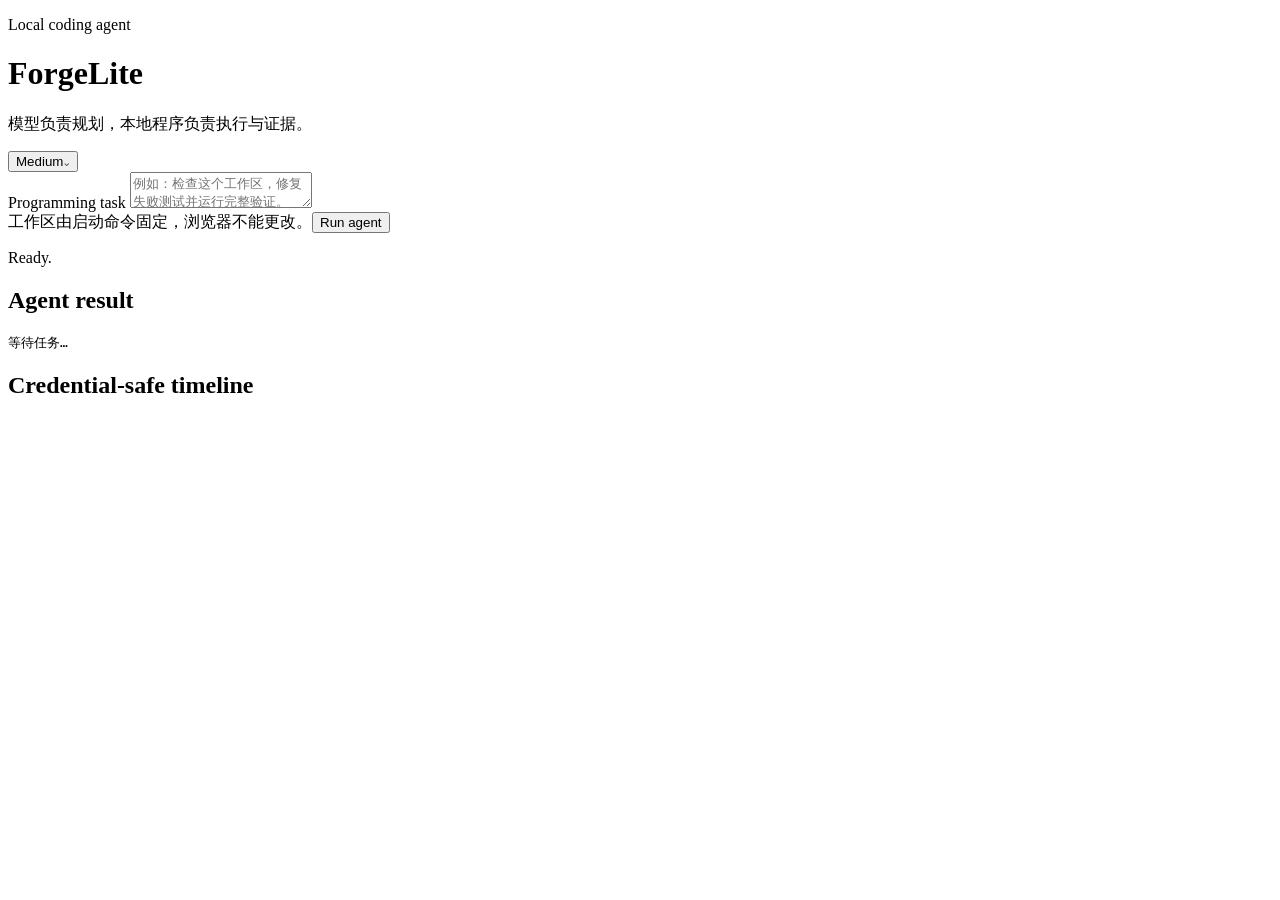
==== src/coding_agent/web_assets/index.html @ 65b94934 "feat: add local web console and bounded code search" ====
<!doctype html>
<html lang="zh-CN">
<head>
  <meta charset="utf-8">
  <meta name="viewport" content="width=device-width, initial-scale=1">
  <title>ForgeLite Agent Console</title>
  <link rel="stylesheet" href="/assets/thinking-indicator.css">
  <link rel="stylesheet" href="/assets/console.css">
</head>
<body>
  <main class="shell">
    <header class="brand">
      <div><p class="eyebrow">Local coding agent</p><h1>ForgeLite</h1><p class="subtitle">模型负责规划，本地程序负责执行与证据。</p></div>
      <div class="thinking-control" data-thinking-control data-level="medium">
        <button class="thinking-trigger" data-thinking-trigger type="button" aria-expanded="false">
          <img class="thinking-icon" src="/assets/watch-indicator.svg" alt=""><span data-thinking-label>Medium</span><span class="thinking-chevron">⌄</span>
        </button>
        <div class="thinking-menu" data-thinking-menu hidden>
          <button class="thinking-option" data-thinking-option="low">Low — 快速、较少回合</button>
          <button class="thinking-option" data-thinking-option="medium" aria-current="true">Medium — 平衡</button>
          <button class="thinking-option" data-thinking-option="high">High — 更充分检查与验证</button>
        </div>
      </div>
    </header>
    <section class="panel">
      <form id="taskForm">
        <label for="task" class="eyebrow">Programming task</label>
        <textarea id="task" required placeholder="例如：检查这个工作区，修复失败测试并运行完整验证。"></textarea>
        <div class="actions"><span class="subtitle">工作区由启动命令固定，浏览器不能更改。</span><button id="runButton" class="run" type="submit">Run agent</button></div>
      </form>
      <p id="status" class="status">Ready.</p>
      <div class="result-grid">
        <article class="card"><h2>Agent result</h2><pre id="result">等待任务…</pre></article>
        <aside class="card"><h2>Credential-safe timeline</h2><ol id="timeline"></ol></aside>
      </div>
    </section>
  </main>
  <script src="/assets/thinking-indicator.js"></script>
  <script src="/assets/console.js"></script>
</body>
</html>
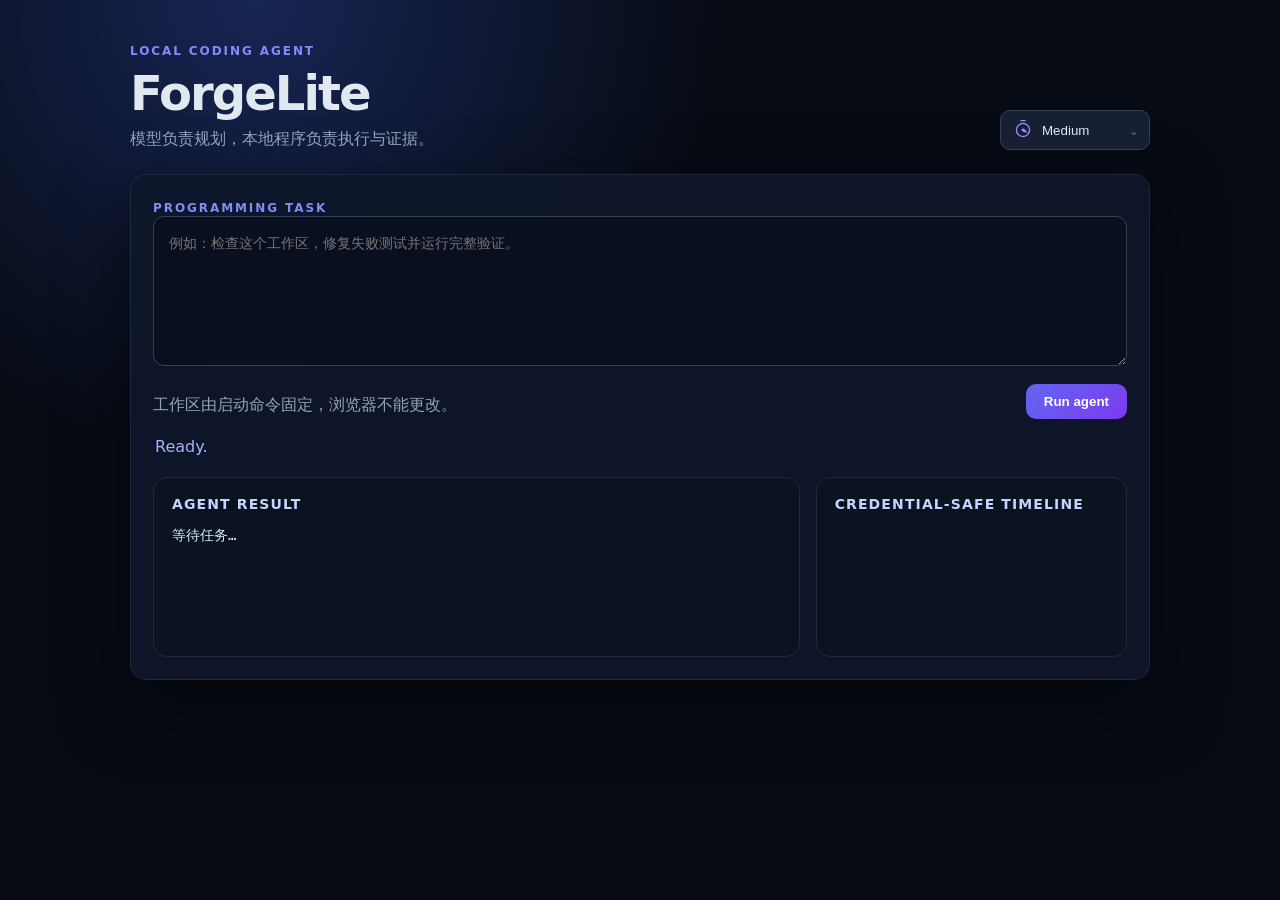
==== commit 6f69f993: "docs: embed thinking console in demo video" ====
--- a/src/coding_agent/web_assets/index.html
+++ b/src/coding_agent/web_assets/index.html
@@ -4,8 +4,8 @@
   <meta charset="utf-8">
   <meta name="viewport" content="width=device-width, initial-scale=1">
   <title>ForgeLite Agent Console</title>
-  <link rel="stylesheet" href="/assets/thinking-indicator.css">
-  <link rel="stylesheet" href="/assets/console.css">
+  <link rel="stylesheet" href="thinking-indicator.css">
+  <link rel="stylesheet" href="console.css">
 </head>
 <body>
   <main class="shell">
@@ -13,7 +13,7 @@
       <div><p class="eyebrow">Local coding agent</p><h1>ForgeLite</h1><p class="subtitle">模型负责规划，本地程序负责执行与证据。</p></div>
       <div class="thinking-control" data-thinking-control data-level="medium">
         <button class="thinking-trigger" data-thinking-trigger type="button" aria-expanded="false">
-          <img class="thinking-icon" src="/assets/watch-indicator.svg" alt=""><span data-thinking-label>Medium</span><span class="thinking-chevron">⌄</span>
+          <img class="thinking-icon" src="watch-indicator.svg" alt=""><span data-thinking-label>Medium</span><span class="thinking-chevron">⌄</span>
         </button>
         <div class="thinking-menu" data-thinking-menu hidden>
           <button class="thinking-option" data-thinking-option="low">Low — 快速、较少回合</button>
@@ -35,7 +35,7 @@
       </div>
     </section>
   </main>
-  <script src="/assets/thinking-indicator.js"></script>
-  <script src="/assets/console.js"></script>
+  <script src="thinking-indicator.js"></script>
+  <script src="console.js"></script>
 </body>
 </html>
--- a/src/coding_agent/web_assets/thinking-indicator.css
+++ b/src/coding_agent/web_assets/thinking-indicator.css
@@ -0,0 +1,12 @@
+.thinking-control { position: relative; display: inline-block; color: #dbeafe; }
+.thinking-trigger { display: flex; align-items: center; gap: 9px; min-width: 150px; padding: 9px 12px; border: 1px solid #334155; border-radius: 10px; background: #172033; color: inherit; cursor: pointer; }
+.thinking-trigger:hover, .thinking-trigger[aria-expanded="true"] { border-color: #818cf8; box-shadow: 0 0 0 3px #4f46e533; }
+.thinking-icon { width: 20px; height: 20px; filter: invert(64%) sepia(52%) saturate(3942%) hue-rotate(214deg); transition: transform .2s ease; }
+.thinking-control[data-level="low"] .thinking-icon { transform: rotate(-65deg); }
+.thinking-control[data-level="medium"] .thinking-icon { transform: rotate(0deg); }
+.thinking-control[data-level="high"] .thinking-icon { transform: rotate(65deg); }
+.thinking-chevron { margin-left: auto; color: #94a3b8; }
+.thinking-menu { position: absolute; right: 0; z-index: 4; width: 240px; margin-top: 7px; padding: 5px; border: 1px solid #334155; border-radius: 10px; background: #172033; box-shadow: 0 14px 36px #020617aa; }
+.thinking-menu[hidden] { display: none; }
+.thinking-option { display: block; width: 100%; padding: 9px 10px; border: 0; border-radius: 7px; background: transparent; color: #cbd5e1; text-align: left; cursor: pointer; }
+.thinking-option:hover, .thinking-option[aria-current="true"] { background: #312e81; color: #eef2ff; }
--- a/src/coding_agent/web_assets/console.css
+++ b/src/coding_agent/web_assets/console.css
@@ -0,0 +1,24 @@
+:root { color-scheme: dark; font-family: Inter, ui-sans-serif, system-ui, sans-serif; background: #070b14; color: #e2e8f0; }
+* { box-sizing: border-box; }
+body { min-height: 100vh; margin: 0; background: radial-gradient(circle at 20% 0%, #172554 0, transparent 34%), #070b14; }
+.shell { width: min(1020px, calc(100% - 32px)); margin: 0 auto; padding: 44px 0 70px; }
+.brand { display: flex; align-items: end; justify-content: space-between; gap: 20px; margin-bottom: 24px; }
+.eyebrow { margin: 0 0 7px; color: #818cf8; font-size: 12px; font-weight: 700; letter-spacing: .16em; text-transform: uppercase; }
+h1 { margin: 0; font-size: clamp(30px, 5vw, 48px); letter-spacing: -.04em; }
+.subtitle { margin: 8px 0 0; color: #94a3b8; }
+.panel { padding: 22px; border: 1px solid #1e293b; border-radius: 16px; background: #0f172ae8; box-shadow: 0 24px 70px #0008; }
+textarea { width: 100%; min-height: 150px; resize: vertical; padding: 15px; border: 1px solid #334155; border-radius: 11px; outline: none; background: #090f1e; color: #e2e8f0; font: 14px/1.65 ui-monospace, SFMono-Regular, Consolas, monospace; }
+textarea:focus { border-color: #818cf8; box-shadow: 0 0 0 3px #4f46e52b; }
+.actions { display: flex; align-items: center; justify-content: space-between; gap: 12px; margin-top: 14px; }
+.run { padding: 10px 18px; border: 0; border-radius: 10px; background: linear-gradient(135deg, #6366f1, #7c3aed); color: white; font-weight: 700; cursor: pointer; }
+.run:disabled { opacity: .55; cursor: wait; }
+.status { min-height: 24px; margin: 18px 2px 0; color: #a5b4fc; }
+.result-grid { display: grid; grid-template-columns: minmax(0, 1.35fr) minmax(280px, .65fr); gap: 16px; margin-top: 16px; }
+.card { min-height: 180px; padding: 18px; border: 1px solid #1e293b; border-radius: 14px; background: #0b1220; }
+.card h2 { margin: 0 0 12px; color: #c7d2fe; font-size: 14px; letter-spacing: .08em; text-transform: uppercase; }
+#result { margin: 0; white-space: pre-wrap; color: #dbeafe; font: 14px/1.6 ui-monospace, SFMono-Regular, Consolas, monospace; }
+#timeline { display: grid; gap: 8px; margin: 0; padding: 0; list-style: none; }
+#timeline li { display: grid; grid-template-columns: 22px 1fr; gap: 8px; color: #94a3b8; font: 13px/1.4 ui-monospace, Consolas, monospace; }
+#timeline li::before { content: ""; width: 8px; height: 8px; margin-top: 5px; border-radius: 50%; background: #6366f1; box-shadow: 0 0 0 4px #4f46e52b; }
+.error { color: #fca5a5 !important; }
+@media (max-width: 760px) { .brand { align-items: start; flex-direction: column; } .result-grid { grid-template-columns: 1fr; } }
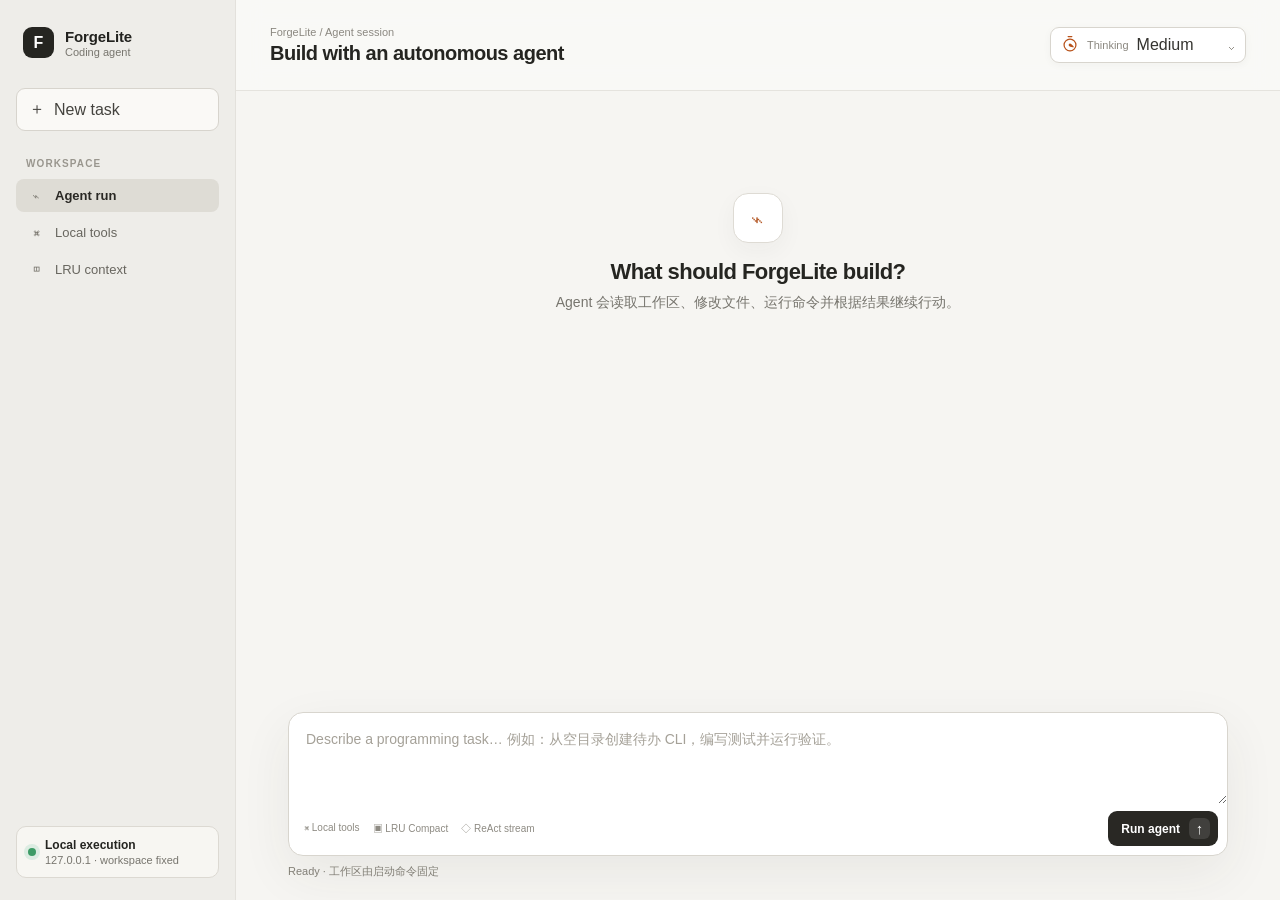
==== commit f72658e6: "feat: stream ReAct activity in light web workspace" ====
--- a/src/coding_agent/web_assets/index.html
+++ b/src/coding_agent/web_assets/index.html
@@ -3,38 +3,86 @@
 <head>
   <meta charset="utf-8">
   <meta name="viewport" content="width=device-width, initial-scale=1">
-  <title>ForgeLite Agent Console</title>
+  <title>ForgeLite Agent Workspace</title>
   <link rel="stylesheet" href="thinking-indicator.css">
   <link rel="stylesheet" href="console.css">
 </head>
 <body>
-  <main class="shell">
-    <header class="brand">
-      <div><p class="eyebrow">Local coding agent</p><h1>ForgeLite</h1><p class="subtitle">模型负责规划，本地程序负责执行与证据。</p></div>
-      <div class="thinking-control" data-thinking-control data-level="medium">
-        <button class="thinking-trigger" data-thinking-trigger type="button" aria-expanded="false">
-          <img class="thinking-icon" src="watch-indicator.svg" alt=""><span data-thinking-label>Medium</span><span class="thinking-chevron">⌄</span>
-        </button>
-        <div class="thinking-menu" data-thinking-menu hidden>
-          <button class="thinking-option" data-thinking-option="low">Low — 快速、较少回合</button>
-          <button class="thinking-option" data-thinking-option="medium" aria-current="true">Medium — 平衡</button>
-          <button class="thinking-option" data-thinking-option="high">High — 更充分检查与验证</button>
+  <div class="app-shell">
+    <aside class="sidebar">
+      <a class="brand-lockup" href="/" aria-label="ForgeLite home">
+        <span class="brand-mark">F</span>
+        <span><strong>ForgeLite</strong><small>Coding agent</small></span>
+      </a>
+      <button class="new-task" type="button" disabled><span>＋</span> New task</button>
+      <nav class="side-nav" aria-label="Agent capabilities">
+        <p>WORKSPACE</p>
+        <span class="nav-item active"><span class="nav-icon">⌁</span> Agent run</span>
+        <span class="nav-item"><span class="nav-icon">⌘</span> Local tools</span>
+        <span class="nav-item"><span class="nav-icon">◫</span> LRU context</span>
+      </nav>
+      <div class="safety-card">
+        <span class="status-dot"></span>
+        <div><strong>Local execution</strong><small>127.0.0.1 · workspace fixed</small></div>
+      </div>
+    </aside>
+
+    <main class="workspace">
+      <header class="topbar">
+        <div>
+          <p class="breadcrumb">ForgeLite / Agent session</p>
+          <h1>Build with an autonomous agent</h1>
         </div>
-      </div>
-    </header>
-    <section class="panel">
-      <form id="taskForm">
-        <label for="task" class="eyebrow">Programming task</label>
-        <textarea id="task" required placeholder="例如：检查这个工作区，修复失败测试并运行完整验证。"></textarea>
-        <div class="actions"><span class="subtitle">工作区由启动命令固定，浏览器不能更改。</span><button id="runButton" class="run" type="submit">Run agent</button></div>
+        <div class="thinking-control" data-thinking-control data-level="medium">
+          <button class="thinking-trigger" data-thinking-trigger type="button" aria-expanded="false">
+            <img class="thinking-icon" src="watch-indicator.svg" alt=""><span class="thinking-prefix">Thinking</span><span data-thinking-label>Medium</span><span class="thinking-chevron">⌄</span>
+          </button>
+          <div class="thinking-menu" data-thinking-menu hidden>
+            <button class="thinking-option" data-thinking-option="low"><strong>Low</strong><span>快速执行 · 8 回合 / 24k</span></button>
+            <button class="thinking-option" data-thinking-option="medium" aria-current="true"><strong>Medium</strong><span>平衡规划 · 16 回合 / 48k</span></button>
+            <button class="thinking-option" data-thinking-option="high"><strong>High</strong><span>充分验证 · 28 回合 / 80k</span></button>
+          </div>
+        </div>
+      </header>
+
+      <section class="session" aria-live="polite">
+        <div id="emptyState" class="empty-state">
+          <span class="empty-mark">⌁</span>
+          <h2>What should ForgeLite build?</h2>
+          <p>Agent 会读取工作区、修改文件、运行命令并根据结果继续行动。</p>
+        </div>
+
+        <article id="userTurn" class="turn user-turn" hidden>
+          <div class="avatar user-avatar">W</div>
+          <div><p class="turn-label">You</p><p id="userTask"></p></div>
+        </article>
+
+        <section id="activityPanel" class="activity-panel" hidden>
+          <header class="activity-header">
+            <div><span class="pulse-dot"></span><strong>ReAct activity</strong></div>
+            <span id="activityCount">0 events</span>
+          </header>
+          <ol id="timeline" class="react-list"></ol>
+          <p class="react-note">Reason 仅表示模型正在规划下一步；界面不展示或伪造隐藏思维链。</p>
+        </section>
+
+        <article id="assistantTurn" class="turn assistant-turn" hidden>
+          <div class="avatar agent-avatar">F</div>
+          <div class="turn-content"><p class="turn-label">ForgeLite</p><pre id="result"></pre></div>
+        </article>
+      </section>
+
+      <form id="taskForm" class="composer">
+        <label for="task" class="sr-only">Programming task</label>
+        <textarea id="task" required placeholder="Describe a programming task… 例如：从空目录创建待办 CLI，编写测试并运行验证。"></textarea>
+        <div class="composer-footer">
+          <div class="composer-hints"><span>⌘ Local tools</span><span>▣ LRU Compact</span><span>◇ ReAct stream</span></div>
+          <button id="runButton" class="run" type="submit"><span>Run agent</span><span class="run-arrow">↑</span></button>
+        </div>
       </form>
-      <p id="status" class="status">Ready.</p>
-      <div class="result-grid">
-        <article class="card"><h2>Agent result</h2><pre id="result">等待任务…</pre></article>
-        <aside class="card"><h2>Credential-safe timeline</h2><ol id="timeline"></ol></aside>
-      </div>
-    </section>
-  </main>
+      <p id="status" class="status">Ready · 工作区由启动命令固定</p>
+    </main>
+  </div>
   <script src="thinking-indicator.js"></script>
   <script src="console.js"></script>
 </body>
--- a/src/coding_agent/web_assets/thinking-indicator.css
+++ b/src/coding_agent/web_assets/thinking-indicator.css
@@ -1,12 +1,16 @@
-.thinking-control { position: relative; display: inline-block; color: #dbeafe; }
-.thinking-trigger { display: flex; align-items: center; gap: 9px; min-width: 150px; padding: 9px 12px; border: 1px solid #334155; border-radius: 10px; background: #172033; color: inherit; cursor: pointer; }
-.thinking-trigger:hover, .thinking-trigger[aria-expanded="true"] { border-color: #818cf8; box-shadow: 0 0 0 3px #4f46e533; }
-.thinking-icon { width: 20px; height: 20px; filter: invert(64%) sepia(52%) saturate(3942%) hue-rotate(214deg); transition: transform .2s ease; }
+.thinking-control { position: relative; display: inline-block; color: #34332f; }
+.thinking-trigger { display: flex; align-items: center; gap: 8px; min-width: 196px; padding: 8px 10px; border: 1px solid #d8d5ce; border-radius: 9px; background: #fff; color: inherit; cursor: pointer; box-shadow: 0 2px 8px #38352e0a; }
+.thinking-trigger:hover, .thinking-trigger[aria-expanded="true"] { border-color: #aaa69d; box-shadow: 0 0 0 3px #e8e5df; }
+.thinking-prefix { color: #8b8880; font-size: 11px; }
+.thinking-icon { width: 18px; height: 18px; filter: invert(41%) sepia(28%) saturate(1378%) hue-rotate(337deg) brightness(90%); transition: transform .2s ease; }
 .thinking-control[data-level="low"] .thinking-icon { transform: rotate(-65deg); }
 .thinking-control[data-level="medium"] .thinking-icon { transform: rotate(0deg); }
 .thinking-control[data-level="high"] .thinking-icon { transform: rotate(65deg); }
-.thinking-chevron { margin-left: auto; color: #94a3b8; }
-.thinking-menu { position: absolute; right: 0; z-index: 4; width: 240px; margin-top: 7px; padding: 5px; border: 1px solid #334155; border-radius: 10px; background: #172033; box-shadow: 0 14px 36px #020617aa; }
+.thinking-chevron { margin-left: auto; color: #96938b; }
+.thinking-menu { position: absolute; right: 0; z-index: 4; width: 270px; margin-top: 7px; padding: 6px; border: 1px solid #d8d5ce; border-radius: 11px; background: #fff; box-shadow: 0 18px 42px #39362f1f; }
 .thinking-menu[hidden] { display: none; }
-.thinking-option { display: block; width: 100%; padding: 9px 10px; border: 0; border-radius: 7px; background: transparent; color: #cbd5e1; text-align: left; cursor: pointer; }
-.thinking-option:hover, .thinking-option[aria-current="true"] { background: #312e81; color: #eef2ff; }
+.thinking-option { display: grid; gap: 3px; width: 100%; padding: 9px 10px; border: 0; border-radius: 8px; background: transparent; color: #46443f; text-align: left; cursor: pointer; }
+.thinking-option strong { font-size: 12px; }
+.thinking-option span { color: #8c8981; font-size: 10px; }
+.thinking-option:hover, .thinking-option[aria-current="true"] { background: #f0eee9; color: #24231f; }
+.thinking-option[aria-current="true"]::after { content: "✓"; position: absolute; right: 17px; color: #9b552f; }
--- a/src/coding_agent/web_assets/console.css
+++ b/src/coding_agent/web_assets/console.css
@@ -1,24 +1,100 @@
-:root { color-scheme: dark; font-family: Inter, ui-sans-serif, system-ui, sans-serif; background: #070b14; color: #e2e8f0; }
+:root {
+  color-scheme: light;
+  font-family: Inter, ui-sans-serif, -apple-system, BlinkMacSystemFont, "Segoe UI", sans-serif;
+  background: #f6f5f2;
+  color: #252521;
+  font-synthesis: none;
+}
 * { box-sizing: border-box; }
-body { min-height: 100vh; margin: 0; background: radial-gradient(circle at 20% 0%, #172554 0, transparent 34%), #070b14; }
-.shell { width: min(1020px, calc(100% - 32px)); margin: 0 auto; padding: 44px 0 70px; }
-.brand { display: flex; align-items: end; justify-content: space-between; gap: 20px; margin-bottom: 24px; }
-.eyebrow { margin: 0 0 7px; color: #818cf8; font-size: 12px; font-weight: 700; letter-spacing: .16em; text-transform: uppercase; }
-h1 { margin: 0; font-size: clamp(30px, 5vw, 48px); letter-spacing: -.04em; }
-.subtitle { margin: 8px 0 0; color: #94a3b8; }
-.panel { padding: 22px; border: 1px solid #1e293b; border-radius: 16px; background: #0f172ae8; box-shadow: 0 24px 70px #0008; }
-textarea { width: 100%; min-height: 150px; resize: vertical; padding: 15px; border: 1px solid #334155; border-radius: 11px; outline: none; background: #090f1e; color: #e2e8f0; font: 14px/1.65 ui-monospace, SFMono-Regular, Consolas, monospace; }
-textarea:focus { border-color: #818cf8; box-shadow: 0 0 0 3px #4f46e52b; }
-.actions { display: flex; align-items: center; justify-content: space-between; gap: 12px; margin-top: 14px; }
-.run { padding: 10px 18px; border: 0; border-radius: 10px; background: linear-gradient(135deg, #6366f1, #7c3aed); color: white; font-weight: 700; cursor: pointer; }
-.run:disabled { opacity: .55; cursor: wait; }
-.status { min-height: 24px; margin: 18px 2px 0; color: #a5b4fc; }
-.result-grid { display: grid; grid-template-columns: minmax(0, 1.35fr) minmax(280px, .65fr); gap: 16px; margin-top: 16px; }
-.card { min-height: 180px; padding: 18px; border: 1px solid #1e293b; border-radius: 14px; background: #0b1220; }
-.card h2 { margin: 0 0 12px; color: #c7d2fe; font-size: 14px; letter-spacing: .08em; text-transform: uppercase; }
-#result { margin: 0; white-space: pre-wrap; color: #dbeafe; font: 14px/1.6 ui-monospace, SFMono-Regular, Consolas, monospace; }
-#timeline { display: grid; gap: 8px; margin: 0; padding: 0; list-style: none; }
-#timeline li { display: grid; grid-template-columns: 22px 1fr; gap: 8px; color: #94a3b8; font: 13px/1.4 ui-monospace, Consolas, monospace; }
-#timeline li::before { content: ""; width: 8px; height: 8px; margin-top: 5px; border-radius: 50%; background: #6366f1; box-shadow: 0 0 0 4px #4f46e52b; }
-.error { color: #fca5a5 !important; }
-@media (max-width: 760px) { .brand { align-items: start; flex-direction: column; } .result-grid { grid-template-columns: 1fr; } }
+[hidden] { display: none !important; }
+body { min-height: 100vh; margin: 0; background: #f6f5f2; }
+button, textarea { font: inherit; }
+.sr-only { position: absolute; width: 1px; height: 1px; padding: 0; margin: -1px; overflow: hidden; clip: rect(0, 0, 0, 0); white-space: nowrap; border: 0; }
+.app-shell { display: grid; grid-template-columns: 236px minmax(0, 1fr); min-height: 100vh; }
+.sidebar { position: sticky; top: 0; display: flex; flex-direction: column; height: 100vh; padding: 22px 16px; border-right: 1px solid #e3e1dc; background: #eeede9; }
+.brand-lockup { display: flex; align-items: center; gap: 11px; padding: 5px 7px; color: #22221f; text-decoration: none; }
+.brand-lockup > span:last-child { display: grid; gap: 1px; }
+.brand-lockup strong { font-size: 15px; letter-spacing: -.01em; }
+.brand-lockup small, .safety-card small { color: #77756e; font-size: 11px; }
+.brand-mark, .avatar { display: grid; place-items: center; flex: 0 0 auto; border-radius: 9px; font-weight: 750; }
+.brand-mark { width: 31px; height: 31px; background: #252521; color: white; }
+.new-task { display: flex; align-items: center; gap: 9px; margin: 25px 0 18px; padding: 10px 12px; border: 1px solid #d7d4cd; border-radius: 9px; background: #faf9f6; color: #44433e; text-align: left; opacity: 1; }
+.side-nav { display: grid; gap: 4px; }
+.side-nav p { margin: 9px 10px 6px; color: #99968e; font-size: 10px; font-weight: 700; letter-spacing: .11em; }
+.nav-item { display: flex; align-items: center; gap: 10px; padding: 9px 11px; border-radius: 8px; color: #68665f; font-size: 13px; }
+.nav-item.active { background: #dedcd5; color: #292824; font-weight: 650; }
+.nav-icon { width: 18px; color: #77746c; text-align: center; }
+.safety-card { display: flex; align-items: center; gap: 9px; margin-top: auto; padding: 11px; border: 1px solid #dcd9d2; border-radius: 10px; background: #f7f6f2; }
+.safety-card > div { display: grid; gap: 2px; }
+.safety-card strong { font-size: 12px; }
+.status-dot { width: 8px; height: 8px; border-radius: 50%; background: #3d9b66; box-shadow: 0 0 0 4px #dcece2; }
+.workspace { display: flex; flex-direction: column; min-width: 0; min-height: 100vh; }
+.topbar { display: flex; align-items: center; justify-content: space-between; gap: 24px; min-height: 91px; padding: 18px 34px; border-bottom: 1px solid #e5e3de; background: #faf9f7d9; backdrop-filter: blur(12px); }
+.breadcrumb { margin: 0 0 4px; color: #8b8880; font-size: 11px; }
+h1 { margin: 0; font-size: 20px; font-weight: 690; letter-spacing: -.025em; }
+.session { width: min(940px, calc(100% - 48px)); flex: 1; margin: 0 auto; padding: 28px 0 24px; }
+.empty-state { display: grid; justify-items: center; padding: 74px 20px 52px; text-align: center; }
+.empty-mark { display: grid; place-items: center; width: 50px; height: 50px; margin-bottom: 16px; border: 1px solid #dedbd4; border-radius: 15px; background: #fff; color: #b55b2a; font-size: 23px; box-shadow: 0 8px 24px #37342d0b; }
+.empty-state h2 { margin: 0; font-size: 22px; letter-spacing: -.025em; }
+.empty-state p { margin: 9px 0 0; color: #77756e; font-size: 14px; }
+.turn { display: grid; grid-template-columns: 34px minmax(0, 1fr); gap: 13px; padding: 14px 4px; }
+.avatar { width: 32px; height: 32px; font-size: 12px; }
+.user-avatar { background: #dedbd4; color: #504e48; }
+.agent-avatar { background: #252521; color: white; }
+.turn-label { margin: 1px 0 6px; color: #77746d; font-size: 11px; font-weight: 700; letter-spacing: .04em; text-transform: uppercase; }
+#userTask { margin: 0; color: #2d2c28; font-size: 14px; line-height: 1.65; white-space: pre-wrap; }
+.activity-panel { margin: 13px 0 18px 47px; overflow: hidden; border: 1px solid #dedbd4; border-radius: 13px; background: #fff; box-shadow: 0 10px 30px #37342d0a; }
+.activity-header { display: flex; align-items: center; justify-content: space-between; padding: 11px 14px; border-bottom: 1px solid #ebe9e4; background: #faf9f6; }
+.activity-header > div { display: flex; align-items: center; gap: 8px; }
+.activity-header strong { font-size: 12px; letter-spacing: .01em; }
+#activityCount { color: #918e86; font: 11px ui-monospace, SFMono-Regular, Consolas, monospace; }
+.pulse-dot { width: 7px; height: 7px; border-radius: 50%; background: #b85d31; box-shadow: 0 0 0 4px #f3e4dc; animation: pulse 1.5s ease-in-out infinite; }
+.react-list { max-height: 470px; margin: 0; padding: 6px 0; overflow: auto; list-style: none; }
+.react-row { display: grid; grid-template-columns: 76px minmax(0, 1fr) auto; gap: 12px; align-items: center; min-height: 48px; padding: 7px 14px; border-bottom: 1px solid #f0eee9; }
+.react-row:last-child { border-bottom: 0; }
+.phase { width: max-content; padding: 4px 7px; border-radius: 6px; font: 700 10px/1 ui-monospace, SFMono-Regular, Consolas, monospace; letter-spacing: .06em; text-transform: uppercase; }
+.phase.reason { background: #e8edf7; color: #4e658c; }
+.phase.act { background: #f6eadf; color: #9b552f; }
+.phase.observe { background: #e5f1e9; color: #397653; }
+.phase.observe.error { background: #fae5e3; color: #aa443d; }
+.phase.finish, .phase.start { background: #eceae5; color: #66635c; }
+.event-copy { min-width: 0; }
+.event-copy strong { display: block; overflow: hidden; color: #34332f; font-size: 12px; text-overflow: ellipsis; white-space: nowrap; }
+.event-copy span { display: block; margin-top: 3px; overflow: hidden; color: #89867e; font: 10px/1.3 ui-monospace, SFMono-Regular, Consolas, monospace; text-overflow: ellipsis; white-space: nowrap; }
+.event-state { color: #a09d95; font-size: 11px; }
+.event-state.ok { color: #3d8b5e; }
+.event-state.error { color: #b34740; }
+.react-note { margin: 0; padding: 9px 14px; border-top: 1px solid #ebe9e4; background: #fbfaf8; color: #8b8880; font-size: 10px; }
+.assistant-turn { margin-top: 3px; }
+.turn-content { min-width: 0; }
+#result { margin: 0; color: #33322e; white-space: pre-wrap; word-break: break-word; font: 13px/1.65 ui-monospace, SFMono-Regular, Consolas, monospace; }
+.composer { position: sticky; bottom: 14px; width: min(940px, calc(100% - 48px)); margin: 0 auto; overflow: hidden; border: 1px solid #d8d5ce; border-radius: 15px; background: #fff; box-shadow: 0 18px 52px #3c393112; }
+textarea { display: block; width: 100%; min-height: 91px; max-height: 210px; resize: vertical; padding: 16px 17px 8px; border: 0; outline: none; background: transparent; color: #292824; font-size: 14px; line-height: 1.55; }
+textarea::placeholder { color: #a5a198; }
+.composer:focus-within { border-color: #aca89e; box-shadow: 0 18px 52px #3c393116, 0 0 0 3px #e9e6df; }
+.composer-footer { display: flex; align-items: center; justify-content: space-between; gap: 14px; padding: 7px 9px 9px 15px; }
+.composer-hints { display: flex; flex-wrap: wrap; gap: 13px; color: #8e8b83; font-size: 10px; }
+.run { display: flex; align-items: center; gap: 9px; padding: 7px 8px 7px 13px; border: 0; border-radius: 9px; background: #292824; color: white; font-size: 12px; font-weight: 650; cursor: pointer; }
+.run:hover { background: #11110f; }
+.run:disabled { opacity: .52; cursor: wait; }
+.run-arrow { display: grid; place-items: center; width: 21px; height: 21px; border-radius: 6px; background: #ffffff1d; font-size: 15px; }
+.status { width: min(940px, calc(100% - 48px)); min-height: 28px; margin: 8px auto 8px; color: #85827a; font-size: 11px; }
+.status.running { color: #986044; }
+.status.error { color: #b34740; }
+body[data-preview-stage] .session { padding-bottom: 10px; }
+body[data-preview-stage="complete"] .react-list { max-height: 360px; }
+@keyframes pulse { 50% { opacity: .45; transform: scale(.86); } }
+@media (max-width: 820px) {
+  .app-shell { grid-template-columns: 1fr; }
+  .sidebar { display: none; }
+  .topbar { align-items: flex-start; padding: 17px 20px; }
+  .thinking-prefix { display: none; }
+  .session, .composer, .status { width: min(100% - 28px, 940px); }
+  .activity-panel { margin-left: 0; }
+}
+@media (max-width: 560px) {
+  .topbar { flex-direction: column; }
+  .react-row { grid-template-columns: 68px minmax(0, 1fr); }
+  .event-state { display: none; }
+  .composer-hints span:not(:first-child) { display: none; }
+}
